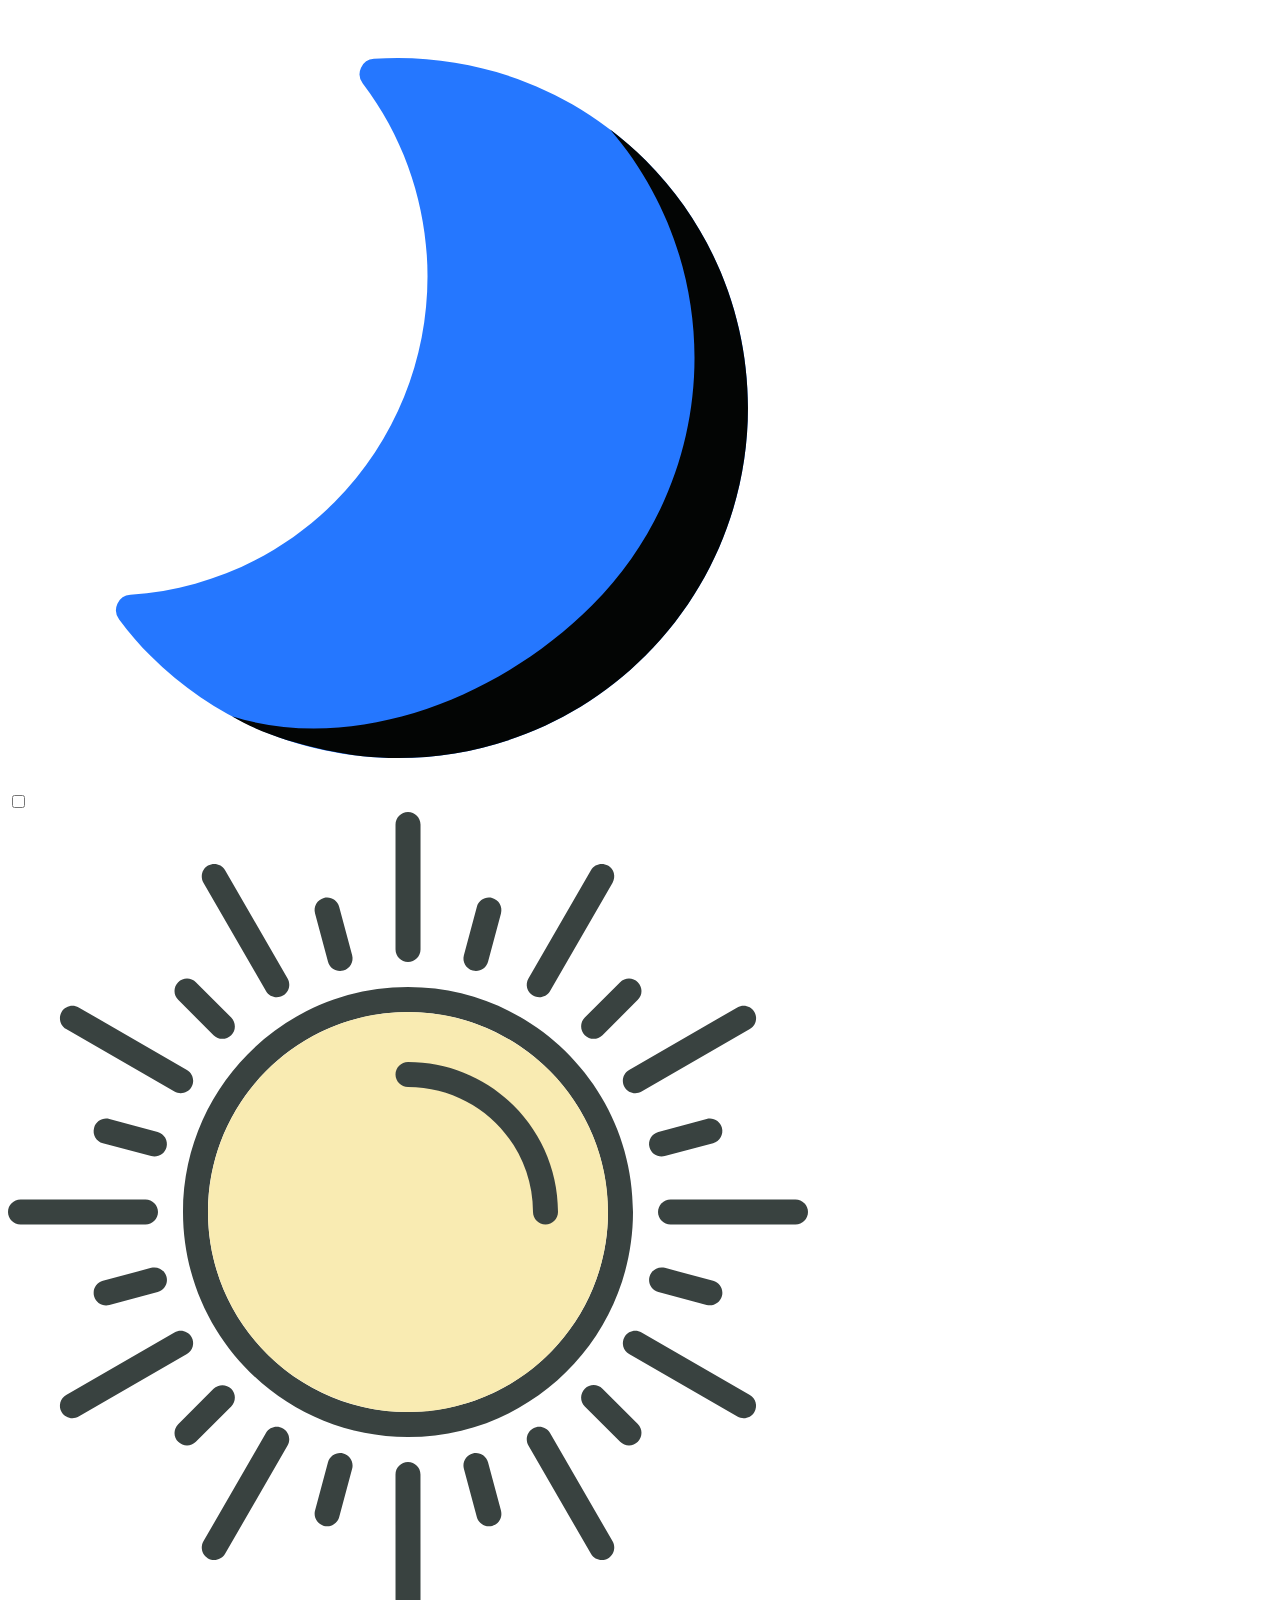
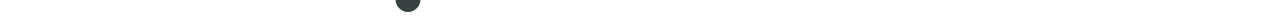
==== blog.html @ 2c928ba6 "worked on structural layout of index page" ====
<!DOCTYPE html>
<html lang="en">
  <head>
    <meta charset="UTF-8" />
    <meta name="viewport" content="width=device-width, initial-scale=1.0" />
    <title>My Posts</title>
    <link rel="stylesheet" href="assets/css/reset.css" />
    <link rel="stylesheet" href="assets/css/form.css" />
    <link rel="stylesheet" href="assets/css/styles.css" />
    <link rel="stylesheet" href="assets/css/blog.css" />
  </head>

  <body class="">
    <header class="header-bar">
      <input type="checkbox" id="mode-toggle" />
      <label class="mode-toggle" for="mode-toggle">
        <svg
          class="moon"
          width="800px"
          height="800px"
          viewBox="0 0 1024 1024"
          class="icon"
          version="1.1"
          xmlns="http://www.w3.org/2000/svg"
        >
          <path
            d="M785.334 194.943c174.789 174.787 174.789 459.179 0 633.967-174.787 174.787-459.178 174.787-633.967 0-13.206-13.205-26.22-28.336-39.807-46.314a19.672 19.672 0 0 1-2.223-20.012 19.777 19.777 0 0 1 16.54-11.442c98.838-6.698 191.601-48.753 261.234-118.386C530.853 489.014 546.472 258.475 423.392 96.51a19.553 19.553 0 0 1-2.249-19.981 19.554 19.554 0 0 1 16.54-11.497c129.587-8.759 256.325 38.583 347.651 129.911z"
            fill="#2577FF"
          />
          <path
            d="M785.334 194.943c-14.266-14.268-29.484-27.325-45.354-39.399 151.302 175.925 143.723 442.269-22.987 608.98-121.85 121.85-307.044 190.195-461.161 142.154 60.038 35.511 140.886 47.603 167.101 50.984 129.417 13.067 263.464-29.816 362.401-128.753 174.789-174.787 174.789-459.179 0-633.966z"
            fill="#030504"
          />
        </svg>
        <svg
          class="sun"
          version="1.0"
          id="Layer_1"
          xmlns="http://www.w3.org/2000/svg"
          xmlns:xlink="http://www.w3.org/1999/xlink"
          width="800px"
          height="800px"
          viewBox="0 0 64 64"
          enable-background="new 0 0 64 64"
          xml:space="preserve"
        >
          <g>
            <path
              fill-rule="evenodd"
              clip-rule="evenodd"
              fill="#394240"
              d="M32,14.002c-9.941,0-18,8.059-18,18s8.059,18,18,18
               s18-8.059,18-18S41.941,14.002,32,14.002z M32,48.002c-8.837,0-16-7.164-16-16s7.163-16,16-16s16,7.164,16,16
               S40.837,48.002,32,48.002z"
            />
            <path
              fill-rule="evenodd"
              clip-rule="evenodd"
              fill="#394240"
              d="M63,31H53c-0.553,0-1,0.447-1,1s0.447,1,1,1h10
               c0.553,0,1-0.447,1-1S63.553,31,63,31z"
            />
            <path
              fill-rule="evenodd"
              clip-rule="evenodd"
              fill="#394240"
              d="M11.457,36.469l-3.863,1.035
               c-0.534,0.145-0.851,0.693-0.707,1.227c0.143,0.533,0.69,0.85,1.225,0.705l3.863-1.035c0.533-0.143,0.85-0.689,0.707-1.225
               C12.539,36.643,11.99,36.326,11.457,36.469z"
            />
            <path
              fill-rule="evenodd"
              clip-rule="evenodd"
              fill="#394240"
              d="M49.32,22c0.277,0.479,0.888,0.643,1.367,0.365l8.66-5
               c0.479-0.275,0.643-0.887,0.365-1.365c-0.275-0.479-0.887-0.643-1.365-0.365l-8.66,5C49.208,20.912,49.045,21.521,49.32,22z"
            />
            <path
              fill-rule="evenodd"
              clip-rule="evenodd"
              fill="#394240"
              d="M17.858,46.143c-0.39-0.391-1.023-0.389-1.414,0l-2.828,2.828
               c-0.391,0.391-0.39,1.025,0.001,1.414c0.39,0.391,1.022,0.391,1.413,0l2.828-2.828C18.249,47.168,18.249,46.533,17.858,46.143z"
            />
            <path
              fill-rule="evenodd"
              clip-rule="evenodd"
              fill="#394240"
              d="M42,14.68c0.479,0.275,1.09,0.113,1.367-0.367l5-8.66
               C48.644,5.174,48.48,4.562,48,4.287c-0.478-0.277-1.088-0.113-1.365,0.365l-4.999,8.662C41.358,13.793,41.522,14.402,42,14.68z"
            />
            <path
              fill-rule="evenodd"
              clip-rule="evenodd"
              fill="#394240"
              d="M26.824,51.318c-0.532-0.143-1.08,0.176-1.225,0.707l-1.035,3.863
               c-0.143,0.535,0.176,1.082,0.709,1.225c0.533,0.145,1.08-0.172,1.223-0.707l1.035-3.863C27.676,52.012,27.359,51.463,26.824,51.318
               z"
            />
            <path
              fill-rule="evenodd"
              clip-rule="evenodd"
              fill="#394240"
              d="M32,12c0.554,0,1.001-0.447,1.002-1V1c0-0.553-0.447-1-1.002-1
               c-0.551,0-0.998,0.447-0.999,1l0.001,10C31.002,11.553,31.449,12,32,12z"
            />
            <path
              fill-rule="evenodd"
              clip-rule="evenodd"
              fill="#394240"
              d="M38.402,52.025c-0.141-0.533-0.689-0.85-1.225-0.707
               c-0.533,0.143-0.848,0.691-0.707,1.225l1.035,3.863c0.144,0.535,0.693,0.85,1.227,0.707s0.849-0.689,0.705-1.225L38.402,52.025z"
            />
            <path
              fill-rule="evenodd"
              clip-rule="evenodd"
              fill="#394240"
              d="M20.637,14.312c0.275,0.479,0.887,0.643,1.363,0.367
               c0.48-0.277,0.645-0.887,0.368-1.367l-5-8.66C17.092,4.174,16.48,4.01,16,4.287c-0.477,0.275-0.641,0.887-0.365,1.365
               L20.637,14.312z"
            />
            <path
              fill-rule="evenodd"
              clip-rule="evenodd"
              fill="#394240"
              d="M47.558,46.141c-0.388-0.389-1.022-0.389-1.414,0
               c-0.391,0.391-0.388,1.025,0,1.414l2.828,2.828c0.392,0.393,1.025,0.389,1.415,0c0.391-0.391,0.391-1.021-0.001-1.414
               L47.558,46.141z"
            />
            <path
              fill-rule="evenodd"
              clip-rule="evenodd"
              fill="#394240"
              d="M4.654,17.365l8.662,4.998c0.477,0.277,1.088,0.113,1.363-0.363
               c0.277-0.48,0.115-1.09-0.364-1.367l-8.661-5C5.176,15.355,4.564,15.52,4.287,16C4.013,16.477,4.176,17.088,4.654,17.365z"
            />
            <path
              fill-rule="evenodd"
              clip-rule="evenodd"
              fill="#394240"
              d="M52.027,38.4l3.863,1.035c0.535,0.145,1.082-0.176,1.225-0.709
               c0.144-0.533-0.172-1.08-0.707-1.223l-3.863-1.035c-0.531-0.145-1.081,0.172-1.225,0.707C51.176,37.709,51.496,38.256,52.027,38.4z
               "
            />
            <path
              fill-rule="evenodd"
              clip-rule="evenodd"
              fill="#394240"
              d="M12,32c0.001-0.555-0.445-1-0.998-1.002L1,31
               c-0.552,0-1,0.445-1,1c0.001,0.551,0.448,1,1.001,1l10.001-0.002C11.553,32.998,12.001,32.551,12,32z"
            />
            <path
              fill-rule="evenodd"
              clip-rule="evenodd"
              fill="#394240"
              d="M52.545,27.529l3.863-1.035c0.535-0.143,0.85-0.693,0.706-1.227
               c-0.142-0.531-0.688-0.848-1.224-0.705l-3.863,1.035c-0.533,0.141-0.85,0.691-0.707,1.225
               C51.461,27.355,52.012,27.67,52.545,27.529z"
            />
            <circle
              fill-rule="evenodd"
              clip-rule="evenodd"
              fill="#F9EBB2"
              cx="32"
              cy="32"
              r="16"
            />
            <path
              fill-rule="evenodd"
              clip-rule="evenodd"
              fill="#394240"
              d="M14.68,42c-0.275-0.48-0.886-0.645-1.365-0.369l-8.661,5.002
               C4.176,46.91,4.01,47.52,4.287,48c0.277,0.477,0.889,0.641,1.367,0.365l8.66-5.002C14.791,43.088,14.957,42.479,14.68,42z"
            />
            <path
              fill-rule="evenodd"
              clip-rule="evenodd"
              fill="#394240"
              d="M46.144,17.855c0.389,0.393,1.022,0.389,1.414,0l2.828-2.828
               c0.392-0.391,0.39-1.023-0.002-1.414c-0.388-0.391-1.021-0.391-1.412,0l-2.828,2.828C45.752,16.83,45.754,17.465,46.144,17.855z"
            />
            <path
              fill-rule="evenodd"
              clip-rule="evenodd"
              fill="#394240"
              d="M22,49.32c-0.479-0.277-1.088-0.113-1.365,0.363l-5,8.664
               c-0.275,0.477-0.115,1.088,0.365,1.365c0.479,0.273,1.09,0.109,1.367-0.367l4.998-8.662C22.641,50.207,22.48,49.596,22,49.32z"
            />
            <path
              fill-rule="evenodd"
              clip-rule="evenodd"
              fill="#394240"
              d="M37.178,12.68c0.531,0.145,1.078-0.176,1.225-0.707l1.035-3.863
               c0.143-0.535-0.176-1.084-0.709-1.225c-0.531-0.145-1.08,0.172-1.223,0.707l-1.035,3.863C36.324,11.986,36.645,12.535,37.178,12.68
               z"
            />
            <path
              fill-rule="evenodd"
              clip-rule="evenodd"
              fill="#394240"
              d="M32,52c-0.553-0.002-0.998,0.445-1,0.998l0.002,10.004
               C31.002,63.551,31.445,64,32,64c0.553,0,1-0.449,1.001-1l-0.003-10.002C32.998,52.447,32.555,52,32,52z"
            />
            <path
              fill-rule="evenodd"
              clip-rule="evenodd"
              fill="#394240"
              d="M25.6,11.973c0.139,0.533,0.691,0.85,1.225,0.707
               c0.532-0.141,0.846-0.691,0.707-1.225l-1.035-3.863c-0.145-0.535-0.693-0.852-1.227-0.707c-0.531,0.143-0.85,0.689-0.705,1.225
               L25.6,11.973z"
            />
            <path
              fill-rule="evenodd"
              clip-rule="evenodd"
              fill="#394240"
              d="M43.363,49.686C43.088,49.209,42.48,49.043,42,49.32
               c-0.479,0.275-0.641,0.885-0.367,1.365l5.004,8.66c0.275,0.479,0.883,0.645,1.363,0.367c0.479-0.277,0.642-0.889,0.367-1.367
               L43.363,49.686z"
            />
            <path
              fill-rule="evenodd"
              clip-rule="evenodd"
              fill="#394240"
              d="M16.443,17.855c0.387,0.395,1.023,0.391,1.414,0
               c0.391-0.387,0.387-1.02,0-1.414l-2.828-2.828c-0.393-0.391-1.025-0.389-1.415,0.002c-0.39,0.389-0.392,1.021,0.001,1.412
               L16.443,17.855z"
            />
            <path
              fill-rule="evenodd"
              clip-rule="evenodd"
              fill="#394240"
              d="M59.348,46.633l-8.663-4.998
               c-0.478-0.275-1.087-0.115-1.363,0.367c-0.278,0.477-0.112,1.086,0.364,1.363l8.664,5c0.477,0.275,1.086,0.115,1.363-0.365
               C59.988,47.52,59.824,46.91,59.348,46.633z"
            />
            <path
              fill-rule="evenodd"
              clip-rule="evenodd"
              fill="#394240"
              d="M11.974,25.598L8.11,24.562c-0.536-0.143-1.083,0.176-1.225,0.709
               c-0.144,0.531,0.171,1.08,0.707,1.225l3.863,1.033c0.531,0.146,1.081-0.174,1.225-0.707C12.825,26.293,12.505,25.746,11.974,25.598
               z"
            />
            <path
              fill-rule="evenodd"
              clip-rule="evenodd"
              fill="#394240"
              d="M32,20.002c-0.553,0-1,0.447-1,1s0.447,1,1,1
               c5.522,0,10,4.477,10,10c0,0.553,0.447,1,1,1s1-0.447,1-1C44,25.375,38.627,20.002,32,20.002z"
            />
          </g>
        </svg>
      </label>
    </header>

    <main>
      <div id="blog-posts"></div>
    </main>

    <script src="assets/js/blog.js"></script>
    <script src="assets/js/logic.js"></script>
  </body>
</html>
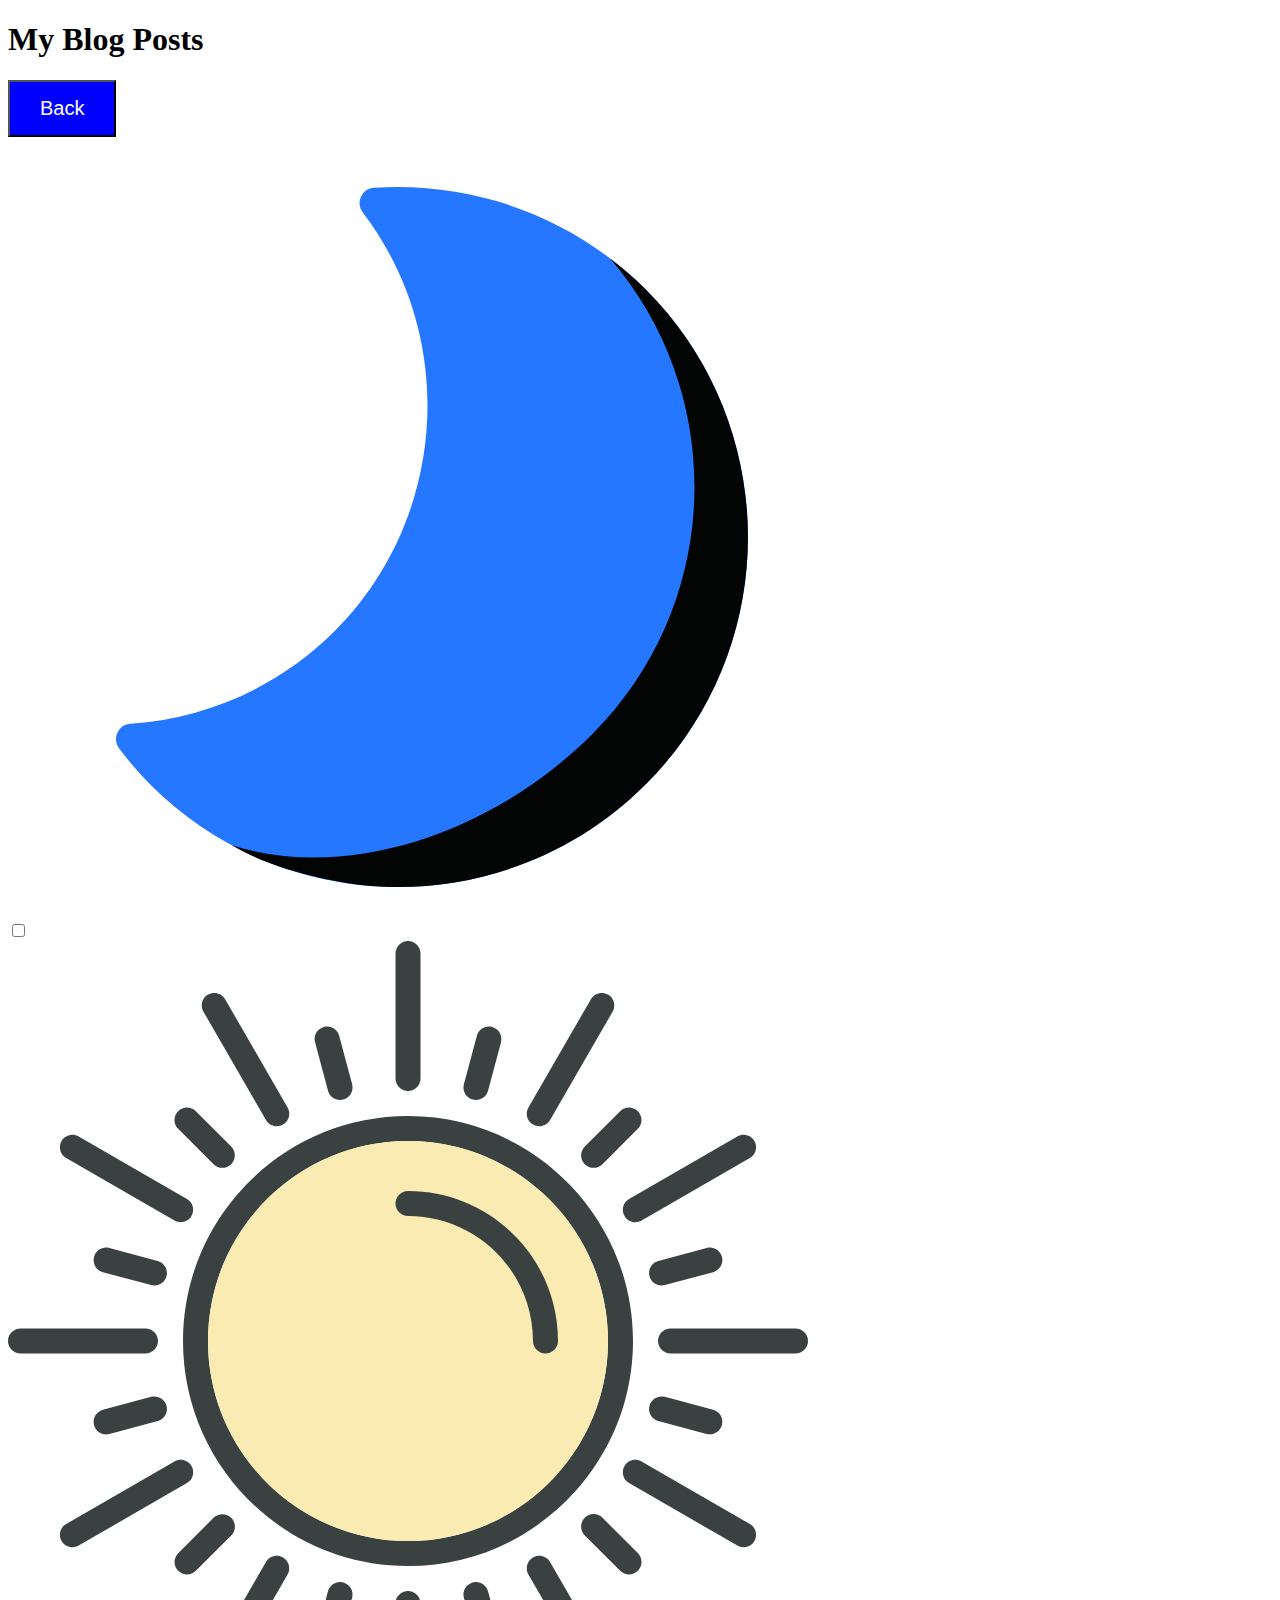
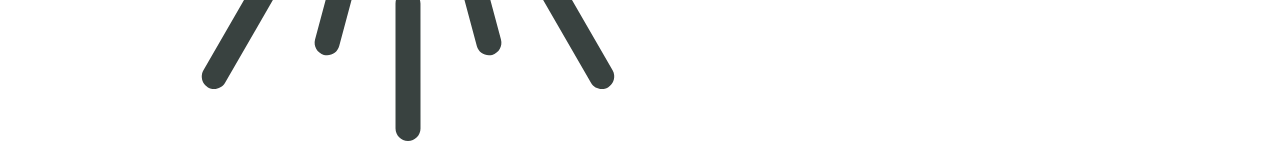
==== commit 448168d5: "improved header layout and functionality, started linking buttons and form" ====
--- a/blog.html
+++ b/blog.html
@@ -5,256 +5,272 @@
     <meta name="viewport" content="width=device-width, initial-scale=1.0" />
     <title>My Posts</title>
     <link rel="stylesheet" href="assets/css/reset.css" />
-    <link rel="stylesheet" href="assets/css/form.css" />
     <link rel="stylesheet" href="assets/css/styles.css" />
     <link rel="stylesheet" href="assets/css/blog.css" />
   </head>
 
   <body class="">
     <header class="header-bar">
-      <input type="checkbox" id="mode-toggle" />
-      <label class="mode-toggle" for="mode-toggle">
-        <svg
-          class="moon"
-          width="800px"
-          height="800px"
-          viewBox="0 0 1024 1024"
-          class="icon"
-          version="1.1"
-          xmlns="http://www.w3.org/2000/svg"
+      <h1>My Blog Posts</h1>
+      <a class="back-nav" href="./index.html">
+        <button
+          style="
+            font-size: 20px;
+            padding: 15px 30px;
+            background-color: blue;
+            color: white;
+          "
         >
-          <path
-            d="M785.334 194.943c174.789 174.787 174.789 459.179 0 633.967-174.787 174.787-459.178 174.787-633.967 0-13.206-13.205-26.22-28.336-39.807-46.314a19.672 19.672 0 0 1-2.223-20.012 19.777 19.777 0 0 1 16.54-11.442c98.838-6.698 191.601-48.753 261.234-118.386C530.853 489.014 546.472 258.475 423.392 96.51a19.553 19.553 0 0 1-2.249-19.981 19.554 19.554 0 0 1 16.54-11.497c129.587-8.759 256.325 38.583 347.651 129.911z"
-            fill="#2577FF"
-          />
-          <path
-            d="M785.334 194.943c-14.266-14.268-29.484-27.325-45.354-39.399 151.302 175.925 143.723 442.269-22.987 608.98-121.85 121.85-307.044 190.195-461.161 142.154 60.038 35.511 140.886 47.603 167.101 50.984 129.417 13.067 263.464-29.816 362.401-128.753 174.789-174.787 174.789-459.179 0-633.966z"
-            fill="#030504"
-          />
-        </svg>
-        <svg
-          class="sun"
-          version="1.0"
-          id="Layer_1"
-          xmlns="http://www.w3.org/2000/svg"
-          xmlns:xlink="http://www.w3.org/1999/xlink"
-          width="800px"
-          height="800px"
-          viewBox="0 0 64 64"
-          enable-background="new 0 0 64 64"
-          xml:space="preserve"
-        >
-          <g>
+          Back
+        </button>
+      </a>
+      <div class="switch">
+        <input type="checkbox" id="mode-toggle" />
+        <label class="mode-toggle" for="mode-toggle">
+          <svg
+            class="moon"
+            width="800px"
+            height="800px"
+            viewBox="0 0 1024 1024"
+            class="icon"
+            version="1.1"
+            xmlns="http://www.w3.org/2000/svg"
+          >
             <path
-              fill-rule="evenodd"
-              clip-rule="evenodd"
-              fill="#394240"
-              d="M32,14.002c-9.941,0-18,8.059-18,18s8.059,18,18,18
-               s18-8.059,18-18S41.941,14.002,32,14.002z M32,48.002c-8.837,0-16-7.164-16-16s7.163-16,16-16s16,7.164,16,16
-               S40.837,48.002,32,48.002z"
+              d="M785.334 194.943c174.789 174.787 174.789 459.179 0 633.967-174.787 174.787-459.178 174.787-633.967 0-13.206-13.205-26.22-28.336-39.807-46.314a19.672 19.672 0 0 1-2.223-20.012 19.777 19.777 0 0 1 16.54-11.442c98.838-6.698 191.601-48.753 261.234-118.386C530.853 489.014 546.472 258.475 423.392 96.51a19.553 19.553 0 0 1-2.249-19.981 19.554 19.554 0 0 1 16.54-11.497c129.587-8.759 256.325 38.583 347.651 129.911z"
+              fill="#2577FF"
             />
             <path
-              fill-rule="evenodd"
-              clip-rule="evenodd"
-              fill="#394240"
-              d="M63,31H53c-0.553,0-1,0.447-1,1s0.447,1,1,1h10
-               c0.553,0,1-0.447,1-1S63.553,31,63,31z"
+              d="M785.334 194.943c-14.266-14.268-29.484-27.325-45.354-39.399 151.302 175.925 143.723 442.269-22.987 608.98-121.85 121.85-307.044 190.195-461.161 142.154 60.038 35.511 140.886 47.603 167.101 50.984 129.417 13.067 263.464-29.816 362.401-128.753 174.789-174.787 174.789-459.179 0-633.966z"
+              fill="#030504"
             />
-            <path
-              fill-rule="evenodd"
-              clip-rule="evenodd"
-              fill="#394240"
-              d="M11.457,36.469l-3.863,1.035
-               c-0.534,0.145-0.851,0.693-0.707,1.227c0.143,0.533,0.69,0.85,1.225,0.705l3.863-1.035c0.533-0.143,0.85-0.689,0.707-1.225
-               C12.539,36.643,11.99,36.326,11.457,36.469z"
-            />
-            <path
-              fill-rule="evenodd"
-              clip-rule="evenodd"
-              fill="#394240"
-              d="M49.32,22c0.277,0.479,0.888,0.643,1.367,0.365l8.66-5
-               c0.479-0.275,0.643-0.887,0.365-1.365c-0.275-0.479-0.887-0.643-1.365-0.365l-8.66,5C49.208,20.912,49.045,21.521,49.32,22z"
-            />
-            <path
-              fill-rule="evenodd"
-              clip-rule="evenodd"
-              fill="#394240"
-              d="M17.858,46.143c-0.39-0.391-1.023-0.389-1.414,0l-2.828,2.828
-               c-0.391,0.391-0.39,1.025,0.001,1.414c0.39,0.391,1.022,0.391,1.413,0l2.828-2.828C18.249,47.168,18.249,46.533,17.858,46.143z"
-            />
-            <path
-              fill-rule="evenodd"
-              clip-rule="evenodd"
-              fill="#394240"
-              d="M42,14.68c0.479,0.275,1.09,0.113,1.367-0.367l5-8.66
-               C48.644,5.174,48.48,4.562,48,4.287c-0.478-0.277-1.088-0.113-1.365,0.365l-4.999,8.662C41.358,13.793,41.522,14.402,42,14.68z"
-            />
-            <path
-              fill-rule="evenodd"
-              clip-rule="evenodd"
-              fill="#394240"
-              d="M26.824,51.318c-0.532-0.143-1.08,0.176-1.225,0.707l-1.035,3.863
-               c-0.143,0.535,0.176,1.082,0.709,1.225c0.533,0.145,1.08-0.172,1.223-0.707l1.035-3.863C27.676,52.012,27.359,51.463,26.824,51.318
-               z"
-            />
-            <path
-              fill-rule="evenodd"
-              clip-rule="evenodd"
-              fill="#394240"
-              d="M32,12c0.554,0,1.001-0.447,1.002-1V1c0-0.553-0.447-1-1.002-1
-               c-0.551,0-0.998,0.447-0.999,1l0.001,10C31.002,11.553,31.449,12,32,12z"
-            />
-            <path
-              fill-rule="evenodd"
-              clip-rule="evenodd"
-              fill="#394240"
-              d="M38.402,52.025c-0.141-0.533-0.689-0.85-1.225-0.707
-               c-0.533,0.143-0.848,0.691-0.707,1.225l1.035,3.863c0.144,0.535,0.693,0.85,1.227,0.707s0.849-0.689,0.705-1.225L38.402,52.025z"
-            />
-            <path
-              fill-rule="evenodd"
-              clip-rule="evenodd"
-              fill="#394240"
-              d="M20.637,14.312c0.275,0.479,0.887,0.643,1.363,0.367
-               c0.48-0.277,0.645-0.887,0.368-1.367l-5-8.66C17.092,4.174,16.48,4.01,16,4.287c-0.477,0.275-0.641,0.887-0.365,1.365
-               L20.637,14.312z"
-            />
-            <path
-              fill-rule="evenodd"
-              clip-rule="evenodd"
-              fill="#394240"
-              d="M47.558,46.141c-0.388-0.389-1.022-0.389-1.414,0
-               c-0.391,0.391-0.388,1.025,0,1.414l2.828,2.828c0.392,0.393,1.025,0.389,1.415,0c0.391-0.391,0.391-1.021-0.001-1.414
-               L47.558,46.141z"
-            />
-            <path
-              fill-rule="evenodd"
-              clip-rule="evenodd"
-              fill="#394240"
-              d="M4.654,17.365l8.662,4.998c0.477,0.277,1.088,0.113,1.363-0.363
-               c0.277-0.48,0.115-1.09-0.364-1.367l-8.661-5C5.176,15.355,4.564,15.52,4.287,16C4.013,16.477,4.176,17.088,4.654,17.365z"
-            />
-            <path
-              fill-rule="evenodd"
-              clip-rule="evenodd"
-              fill="#394240"
-              d="M52.027,38.4l3.863,1.035c0.535,0.145,1.082-0.176,1.225-0.709
-               c0.144-0.533-0.172-1.08-0.707-1.223l-3.863-1.035c-0.531-0.145-1.081,0.172-1.225,0.707C51.176,37.709,51.496,38.256,52.027,38.4z
-               "
-            />
-            <path
-              fill-rule="evenodd"
-              clip-rule="evenodd"
-              fill="#394240"
-              d="M12,32c0.001-0.555-0.445-1-0.998-1.002L1,31
-               c-0.552,0-1,0.445-1,1c0.001,0.551,0.448,1,1.001,1l10.001-0.002C11.553,32.998,12.001,32.551,12,32z"
-            />
-            <path
-              fill-rule="evenodd"
-              clip-rule="evenodd"
-              fill="#394240"
-              d="M52.545,27.529l3.863-1.035c0.535-0.143,0.85-0.693,0.706-1.227
-               c-0.142-0.531-0.688-0.848-1.224-0.705l-3.863,1.035c-0.533,0.141-0.85,0.691-0.707,1.225
-               C51.461,27.355,52.012,27.67,52.545,27.529z"
-            />
-            <circle
-              fill-rule="evenodd"
-              clip-rule="evenodd"
-              fill="#F9EBB2"
-              cx="32"
-              cy="32"
-              r="16"
-            />
-            <path
-              fill-rule="evenodd"
-              clip-rule="evenodd"
-              fill="#394240"
-              d="M14.68,42c-0.275-0.48-0.886-0.645-1.365-0.369l-8.661,5.002
-               C4.176,46.91,4.01,47.52,4.287,48c0.277,0.477,0.889,0.641,1.367,0.365l8.66-5.002C14.791,43.088,14.957,42.479,14.68,42z"
-            />
-            <path
-              fill-rule="evenodd"
-              clip-rule="evenodd"
-              fill="#394240"
-              d="M46.144,17.855c0.389,0.393,1.022,0.389,1.414,0l2.828-2.828
-               c0.392-0.391,0.39-1.023-0.002-1.414c-0.388-0.391-1.021-0.391-1.412,0l-2.828,2.828C45.752,16.83,45.754,17.465,46.144,17.855z"
-            />
-            <path
-              fill-rule="evenodd"
-              clip-rule="evenodd"
-              fill="#394240"
-              d="M22,49.32c-0.479-0.277-1.088-0.113-1.365,0.363l-5,8.664
-               c-0.275,0.477-0.115,1.088,0.365,1.365c0.479,0.273,1.09,0.109,1.367-0.367l4.998-8.662C22.641,50.207,22.48,49.596,22,49.32z"
-            />
-            <path
-              fill-rule="evenodd"
-              clip-rule="evenodd"
-              fill="#394240"
-              d="M37.178,12.68c0.531,0.145,1.078-0.176,1.225-0.707l1.035-3.863
-               c0.143-0.535-0.176-1.084-0.709-1.225c-0.531-0.145-1.08,0.172-1.223,0.707l-1.035,3.863C36.324,11.986,36.645,12.535,37.178,12.68
-               z"
-            />
-            <path
-              fill-rule="evenodd"
-              clip-rule="evenodd"
-              fill="#394240"
-              d="M32,52c-0.553-0.002-0.998,0.445-1,0.998l0.002,10.004
-               C31.002,63.551,31.445,64,32,64c0.553,0,1-0.449,1.001-1l-0.003-10.002C32.998,52.447,32.555,52,32,52z"
-            />
-            <path
-              fill-rule="evenodd"
-              clip-rule="evenodd"
-              fill="#394240"
-              d="M25.6,11.973c0.139,0.533,0.691,0.85,1.225,0.707
-               c0.532-0.141,0.846-0.691,0.707-1.225l-1.035-3.863c-0.145-0.535-0.693-0.852-1.227-0.707c-0.531,0.143-0.85,0.689-0.705,1.225
-               L25.6,11.973z"
-            />
-            <path
-              fill-rule="evenodd"
-              clip-rule="evenodd"
-              fill="#394240"
-              d="M43.363,49.686C43.088,49.209,42.48,49.043,42,49.32
-               c-0.479,0.275-0.641,0.885-0.367,1.365l5.004,8.66c0.275,0.479,0.883,0.645,1.363,0.367c0.479-0.277,0.642-0.889,0.367-1.367
-               L43.363,49.686z"
-            />
-            <path
-              fill-rule="evenodd"
-              clip-rule="evenodd"
-              fill="#394240"
-              d="M16.443,17.855c0.387,0.395,1.023,0.391,1.414,0
-               c0.391-0.387,0.387-1.02,0-1.414l-2.828-2.828c-0.393-0.391-1.025-0.389-1.415,0.002c-0.39,0.389-0.392,1.021,0.001,1.412
-               L16.443,17.855z"
-            />
-            <path
-              fill-rule="evenodd"
-              clip-rule="evenodd"
-              fill="#394240"
-              d="M59.348,46.633l-8.663-4.998
-               c-0.478-0.275-1.087-0.115-1.363,0.367c-0.278,0.477-0.112,1.086,0.364,1.363l8.664,5c0.477,0.275,1.086,0.115,1.363-0.365
-               C59.988,47.52,59.824,46.91,59.348,46.633z"
-            />
-            <path
-              fill-rule="evenodd"
-              clip-rule="evenodd"
-              fill="#394240"
-              d="M11.974,25.598L8.11,24.562c-0.536-0.143-1.083,0.176-1.225,0.709
-               c-0.144,0.531,0.171,1.08,0.707,1.225l3.863,1.033c0.531,0.146,1.081-0.174,1.225-0.707C12.825,26.293,12.505,25.746,11.974,25.598
-               z"
-            />
-            <path
-              fill-rule="evenodd"
-              clip-rule="evenodd"
-              fill="#394240"
-              d="M32,20.002c-0.553,0-1,0.447-1,1s0.447,1,1,1
-               c5.522,0,10,4.477,10,10c0,0.553,0.447,1,1,1s1-0.447,1-1C44,25.375,38.627,20.002,32,20.002z"
-            />
-          </g>
-        </svg>
-      </label>
+          </svg>
+          <svg
+            class="sun"
+            version="1.0"
+            id="Layer_1"
+            xmlns="http://www.w3.org/2000/svg"
+            xmlns:xlink="http://www.w3.org/1999/xlink"
+            width="800px"
+            height="800px"
+            viewBox="0 0 64 64"
+            enable-background="new 0 0 64 64"
+            xml:space="preserve"
+          >
+            <g>
+              <path
+                fill-rule="evenodd"
+                clip-rule="evenodd"
+                fill="#394240"
+                d="M32,14.002c-9.941,0-18,8.059-18,18s8.059,18,18,18
+           s18-8.059,18-18S41.941,14.002,32,14.002z M32,48.002c-8.837,0-16-7.164-16-16s7.163-16,16-16s16,7.164,16,16
+           S40.837,48.002,32,48.002z"
+              />
+              <path
+                fill-rule="evenodd"
+                clip-rule="evenodd"
+                fill="#394240"
+                d="M63,31H53c-0.553,0-1,0.447-1,1s0.447,1,1,1h10
+           c0.553,0,1-0.447,1-1S63.553,31,63,31z"
+              />
+              <path
+                fill-rule="evenodd"
+                clip-rule="evenodd"
+                fill="#394240"
+                d="M11.457,36.469l-3.863,1.035
+           c-0.534,0.145-0.851,0.693-0.707,1.227c0.143,0.533,0.69,0.85,1.225,0.705l3.863-1.035c0.533-0.143,0.85-0.689,0.707-1.225
+           C12.539,36.643,11.99,36.326,11.457,36.469z"
+              />
+              <path
+                fill-rule="evenodd"
+                clip-rule="evenodd"
+                fill="#394240"
+                d="M49.32,22c0.277,0.479,0.888,0.643,1.367,0.365l8.66-5
+           c0.479-0.275,0.643-0.887,0.365-1.365c-0.275-0.479-0.887-0.643-1.365-0.365l-8.66,5C49.208,20.912,49.045,21.521,49.32,22z"
+              />
+              <path
+                fill-rule="evenodd"
+                clip-rule="evenodd"
+                fill="#394240"
+                d="M17.858,46.143c-0.39-0.391-1.023-0.389-1.414,0l-2.828,2.828
+           c-0.391,0.391-0.39,1.025,0.001,1.414c0.39,0.391,1.022,0.391,1.413,0l2.828-2.828C18.249,47.168,18.249,46.533,17.858,46.143z"
+              />
+              <path
+                fill-rule="evenodd"
+                clip-rule="evenodd"
+                fill="#394240"
+                d="M42,14.68c0.479,0.275,1.09,0.113,1.367-0.367l5-8.66
+           C48.644,5.174,48.48,4.562,48,4.287c-0.478-0.277-1.088-0.113-1.365,0.365l-4.999,8.662C41.358,13.793,41.522,14.402,42,14.68z"
+              />
+              <path
+                fill-rule="evenodd"
+                clip-rule="evenodd"
+                fill="#394240"
+                d="M26.824,51.318c-0.532-0.143-1.08,0.176-1.225,0.707l-1.035,3.863
+           c-0.143,0.535,0.176,1.082,0.709,1.225c0.533,0.145,1.08-0.172,1.223-0.707l1.035-3.863C27.676,52.012,27.359,51.463,26.824,51.318
+           z"
+              />
+              <path
+                fill-rule="evenodd"
+                clip-rule="evenodd"
+                fill="#394240"
+                d="M32,12c0.554,0,1.001-0.447,1.002-1V1c0-0.553-0.447-1-1.002-1
+           c-0.551,0-0.998,0.447-0.999,1l0.001,10C31.002,11.553,31.449,12,32,12z"
+              />
+              <path
+                fill-rule="evenodd"
+                clip-rule="evenodd"
+                fill="#394240"
+                d="M38.402,52.025c-0.141-0.533-0.689-0.85-1.225-0.707
+           c-0.533,0.143-0.848,0.691-0.707,1.225l1.035,3.863c0.144,0.535,0.693,0.85,1.227,0.707s0.849-0.689,0.705-1.225L38.402,52.025z"
+              />
+              <path
+                fill-rule="evenodd"
+                clip-rule="evenodd"
+                fill="#394240"
+                d="M20.637,14.312c0.275,0.479,0.887,0.643,1.363,0.367
+           c0.48-0.277,0.645-0.887,0.368-1.367l-5-8.66C17.092,4.174,16.48,4.01,16,4.287c-0.477,0.275-0.641,0.887-0.365,1.365
+           L20.637,14.312z"
+              />
+              <path
+                fill-rule="evenodd"
+                clip-rule="evenodd"
+                fill="#394240"
+                d="M47.558,46.141c-0.388-0.389-1.022-0.389-1.414,0
+           c-0.391,0.391-0.388,1.025,0,1.414l2.828,2.828c0.392,0.393,1.025,0.389,1.415,0c0.391-0.391,0.391-1.021-0.001-1.414
+           L47.558,46.141z"
+              />
+              <path
+                fill-rule="evenodd"
+                clip-rule="evenodd"
+                fill="#394240"
+                d="M4.654,17.365l8.662,4.998c0.477,0.277,1.088,0.113,1.363-0.363
+           c0.277-0.48,0.115-1.09-0.364-1.367l-8.661-5C5.176,15.355,4.564,15.52,4.287,16C4.013,16.477,4.176,17.088,4.654,17.365z"
+              />
+              <path
+                fill-rule="evenodd"
+                clip-rule="evenodd"
+                fill="#394240"
+                d="M52.027,38.4l3.863,1.035c0.535,0.145,1.082-0.176,1.225-0.709
+           c0.144-0.533-0.172-1.08-0.707-1.223l-3.863-1.035c-0.531-0.145-1.081,0.172-1.225,0.707C51.176,37.709,51.496,38.256,52.027,38.4z
+           "
+              />
+              <path
+                fill-rule="evenodd"
+                clip-rule="evenodd"
+                fill="#394240"
+                d="M12,32c0.001-0.555-0.445-1-0.998-1.002L1,31
+           c-0.552,0-1,0.445-1,1c0.001,0.551,0.448,1,1.001,1l10.001-0.002C11.553,32.998,12.001,32.551,12,32z"
+              />
+              <path
+                fill-rule="evenodd"
+                clip-rule="evenodd"
+                fill="#394240"
+                d="M52.545,27.529l3.863-1.035c0.535-0.143,0.85-0.693,0.706-1.227
+           c-0.142-0.531-0.688-0.848-1.224-0.705l-3.863,1.035c-0.533,0.141-0.85,0.691-0.707,1.225
+           C51.461,27.355,52.012,27.67,52.545,27.529z"
+              />
+              <circle
+                fill-rule="evenodd"
+                clip-rule="evenodd"
+                fill="#F9EBB2"
+                cx="32"
+                cy="32"
+                r="16"
+              />
+              <path
+                fill-rule="evenodd"
+                clip-rule="evenodd"
+                fill="#394240"
+                d="M14.68,42c-0.275-0.48-0.886-0.645-1.365-0.369l-8.661,5.002
+           C4.176,46.91,4.01,47.52,4.287,48c0.277,0.477,0.889,0.641,1.367,0.365l8.66-5.002C14.791,43.088,14.957,42.479,14.68,42z"
+              />
+              <path
+                fill-rule="evenodd"
+                clip-rule="evenodd"
+                fill="#394240"
+                d="M46.144,17.855c0.389,0.393,1.022,0.389,1.414,0l2.828-2.828
+           c0.392-0.391,0.39-1.023-0.002-1.414c-0.388-0.391-1.021-0.391-1.412,0l-2.828,2.828C45.752,16.83,45.754,17.465,46.144,17.855z"
+              />
+              <path
+                fill-rule="evenodd"
+                clip-rule="evenodd"
+                fill="#394240"
+                d="M22,49.32c-0.479-0.277-1.088-0.113-1.365,0.363l-5,8.664
+           c-0.275,0.477-0.115,1.088,0.365,1.365c0.479,0.273,1.09,0.109,1.367-0.367l4.998-8.662C22.641,50.207,22.48,49.596,22,49.32z"
+              />
+              <path
+                fill-rule="evenodd"
+                clip-rule="evenodd"
+                fill="#394240"
+                d="M37.178,12.68c0.531,0.145,1.078-0.176,1.225-0.707l1.035-3.863
+           c0.143-0.535-0.176-1.084-0.709-1.225c-0.531-0.145-1.08,0.172-1.223,0.707l-1.035,3.863C36.324,11.986,36.645,12.535,37.178,12.68
+           z"
+              />
+              <path
+                fill-rule="evenodd"
+                clip-rule="evenodd"
+                fill="#394240"
+                d="M32,52c-0.553-0.002-0.998,0.445-1,0.998l0.002,10.004
+           C31.002,63.551,31.445,64,32,64c0.553,0,1-0.449,1.001-1l-0.003-10.002C32.998,52.447,32.555,52,32,52z"
+              />
+              <path
+                fill-rule="evenodd"
+                clip-rule="evenodd"
+                fill="#394240"
+                d="M25.6,11.973c0.139,0.533,0.691,0.85,1.225,0.707
+           c0.532-0.141,0.846-0.691,0.707-1.225l-1.035-3.863c-0.145-0.535-0.693-0.852-1.227-0.707c-0.531,0.143-0.85,0.689-0.705,1.225
+           L25.6,11.973z"
+              />
+              <path
+                fill-rule="evenodd"
+                clip-rule="evenodd"
+                fill="#394240"
+                d="M43.363,49.686C43.088,49.209,42.48,49.043,42,49.32
+           c-0.479,0.275-0.641,0.885-0.367,1.365l5.004,8.66c0.275,0.479,0.883,0.645,1.363,0.367c0.479-0.277,0.642-0.889,0.367-1.367
+           L43.363,49.686z"
+              />
+              <path
+                fill-rule="evenodd"
+                clip-rule="evenodd"
+                fill="#394240"
+                d="M16.443,17.855c0.387,0.395,1.023,0.391,1.414,0
+           c0.391-0.387,0.387-1.02,0-1.414l-2.828-2.828c-0.393-0.391-1.025-0.389-1.415,0.002c-0.39,0.389-0.392,1.021,0.001,1.412
+           L16.443,17.855z"
+              />
+              <path
+                fill-rule="evenodd"
+                clip-rule="evenodd"
+                fill="#394240"
+                d="M59.348,46.633l-8.663-4.998
+           c-0.478-0.275-1.087-0.115-1.363,0.367c-0.278,0.477-0.112,1.086,0.364,1.363l8.664,5c0.477,0.275,1.086,0.115,1.363-0.365
+           C59.988,47.52,59.824,46.91,59.348,46.633z"
+              />
+              <path
+                fill-rule="evenodd"
+                clip-rule="evenodd"
+                fill="#394240"
+                d="M11.974,25.598L8.11,24.562c-0.536-0.143-1.083,0.176-1.225,0.709
+           c-0.144,0.531,0.171,1.08,0.707,1.225l3.863,1.033c0.531,0.146,1.081-0.174,1.225-0.707C12.825,26.293,12.505,25.746,11.974,25.598
+           z"
+              />
+              <path
+                fill-rule="evenodd"
+                clip-rule="evenodd"
+                fill="#394240"
+                d="M32,20.002c-0.553,0-1,0.447-1,1s0.447,1,1,1
+           c5.522,0,10,4.477,10,10c0,0.553,0.447,1,1,1s1-0.447,1-1C44,25.375,38.627,20.002,32,20.002z"
+              />
+            </g>
+          </svg>
+        </label>
+      </div>
     </header>
 
     <main>
-      <div id="blog-posts"></div>
+      <div id="blog-posts">
+        <ul id="post-list"></ul>
+      </div>
     </main>
 
     <script src="assets/js/blog.js"></script>
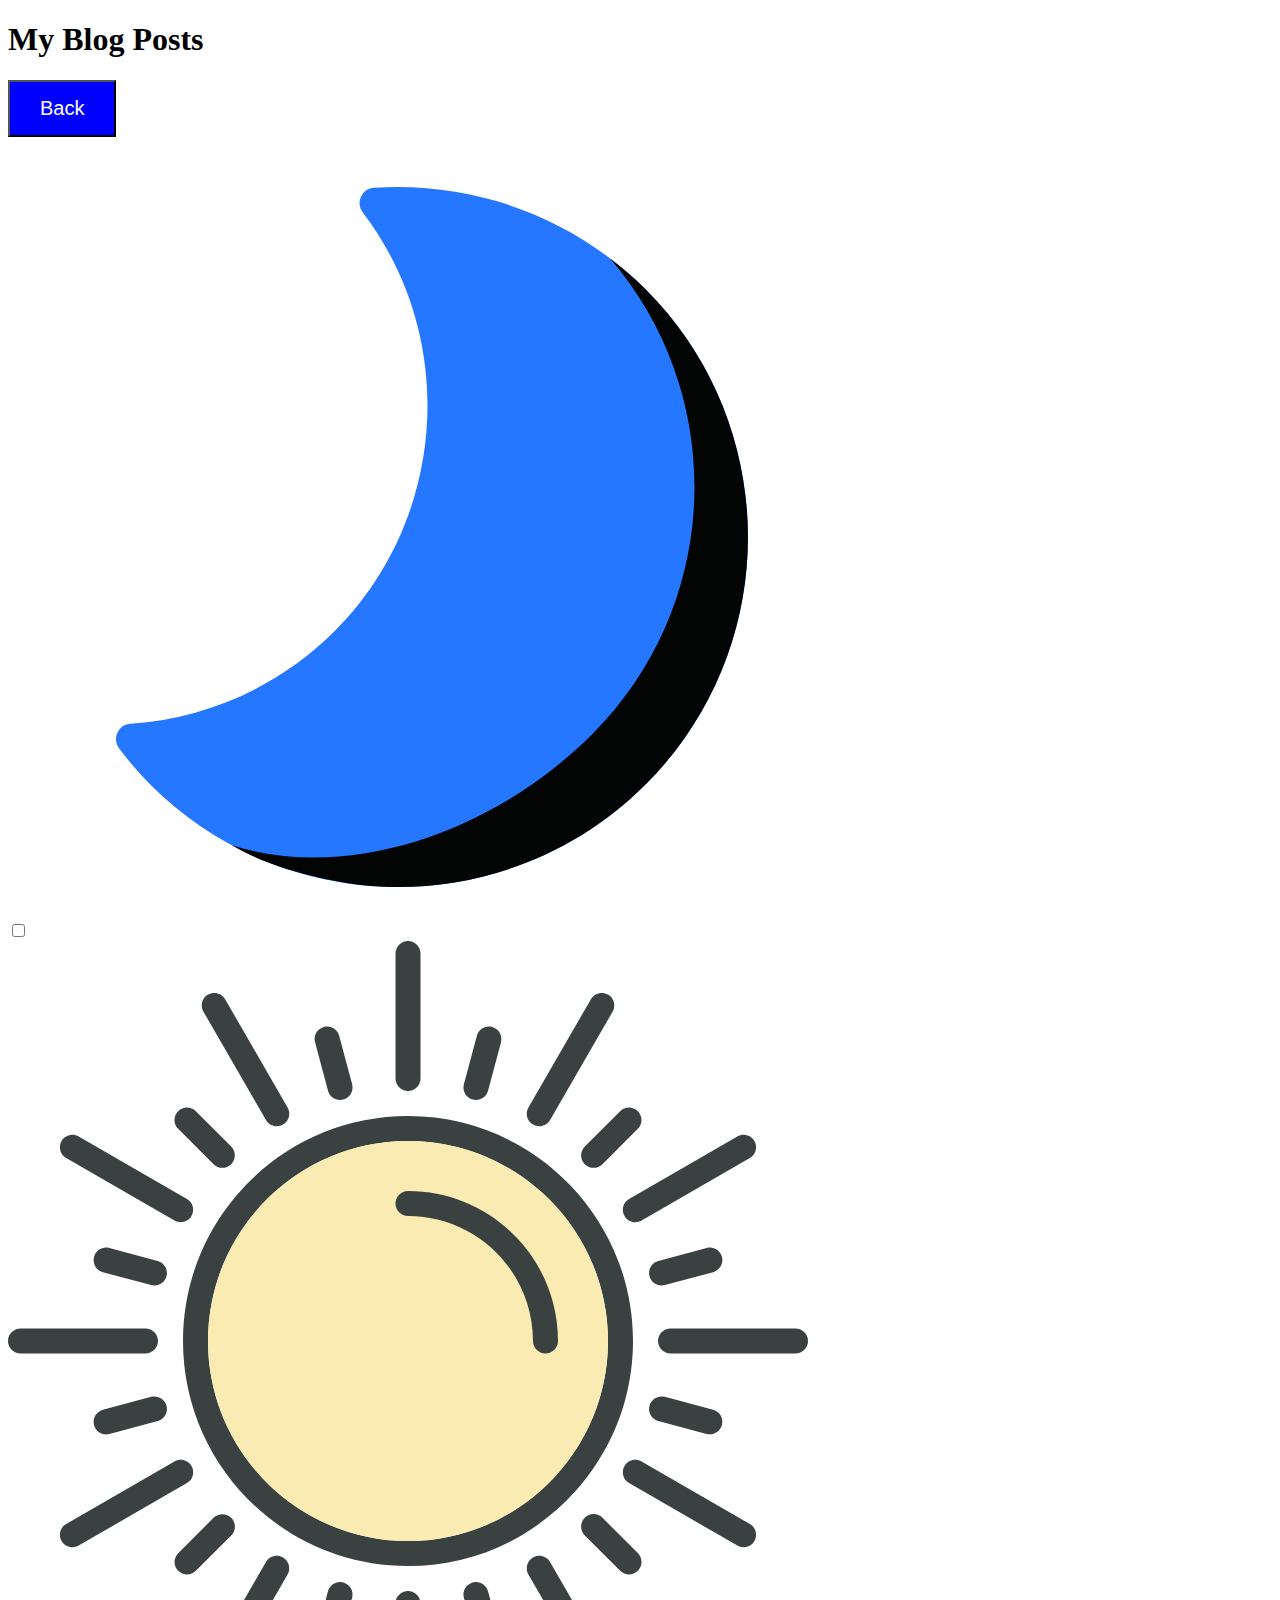
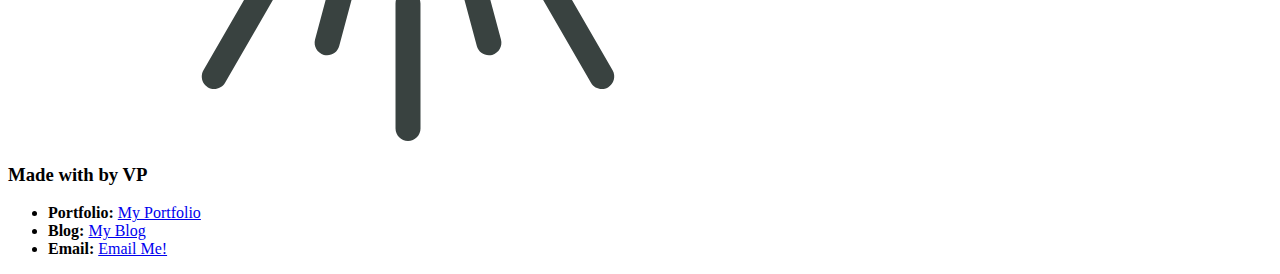
==== commit 1bba0183: "styled blog page" ====
--- a/blog.html
+++ b/blog.html
@@ -12,7 +12,7 @@
   <body class="">
     <header class="header-bar">
       <h1>My Blog Posts</h1>
-      <a class="back-nav" href="./index.html">
+      <a href="./index.html" class="back-nav">
         <button
           style="
             font-size: 20px;
@@ -266,13 +266,29 @@
         </label>
       </div>
     </header>
+    <div class="content-wrapper">
+      <main>
+        <section id="blog-posts">
+          <ul id="post-list"></ul>
+        </section>
+      </main>
 
-    <main>
-      <div id="blog-posts">
-        <ul id="post-list"></ul>
-      </div>
-    </main>
+      <footer>
+        <h3>Made with by VP</h3>
+        <ul>
+          <li>
+            <strong>Portfolio: </strong
+            ><a href="www.google.com">My Portfolio</a>
+          </li>
+          <li><strong>Blog: </strong><a href="www.google.com">My Blog</a></li>
+          <li>
+            <strong>Email: </strong><a href="mailto:atrisk@me.com">Email Me!</a>
+          </li>
+        </ul>
+      </footer>
+    </div>
 
+    <script src="assets/js/form.js"></script>
     <script src="assets/js/blog.js"></script>
     <script src="assets/js/logic.js"></script>
   </body>
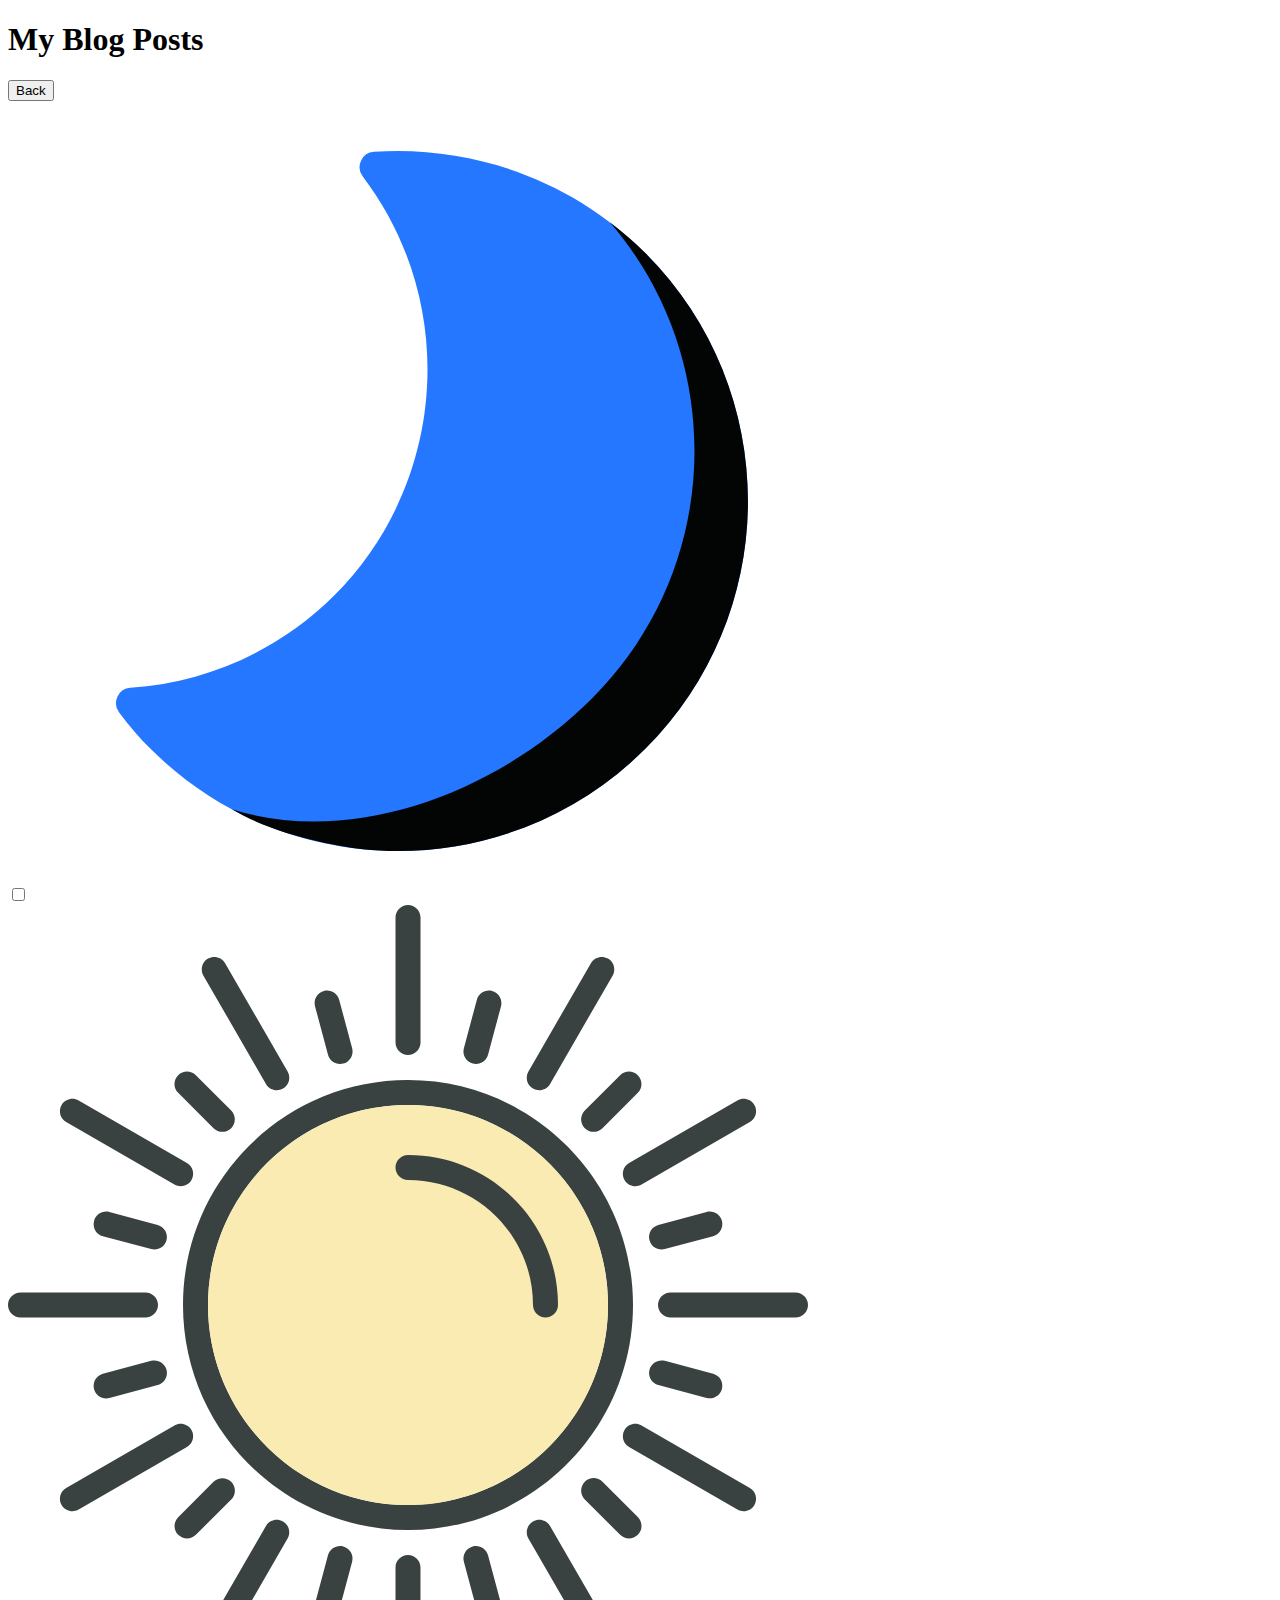
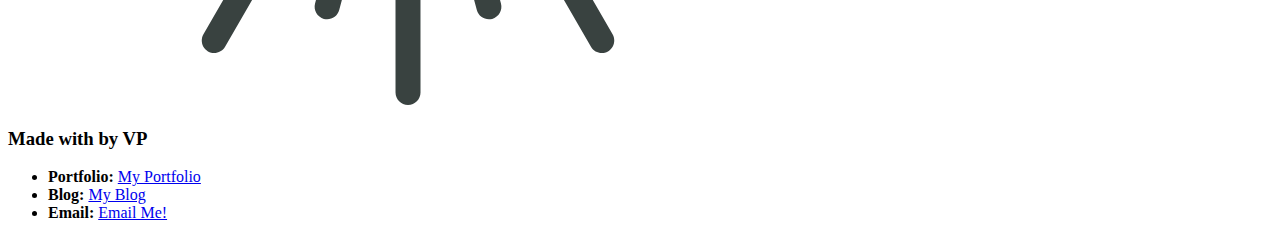
==== commit a52aa7e8: "completed both buttons' design and linking functionality" ====
--- a/blog.html
+++ b/blog.html
@@ -13,16 +13,7 @@
     <header class="header-bar">
       <h1>My Blog Posts</h1>
       <a href="./index.html" class="back-nav">
-        <button
-          style="
-            font-size: 20px;
-            padding: 15px 30px;
-            background-color: blue;
-            color: white;
-          "
-        >
-          Back
-        </button>
+        <button id="back-button">Back</button>
       </a>
       <div class="switch">
         <input type="checkbox" id="mode-toggle" />
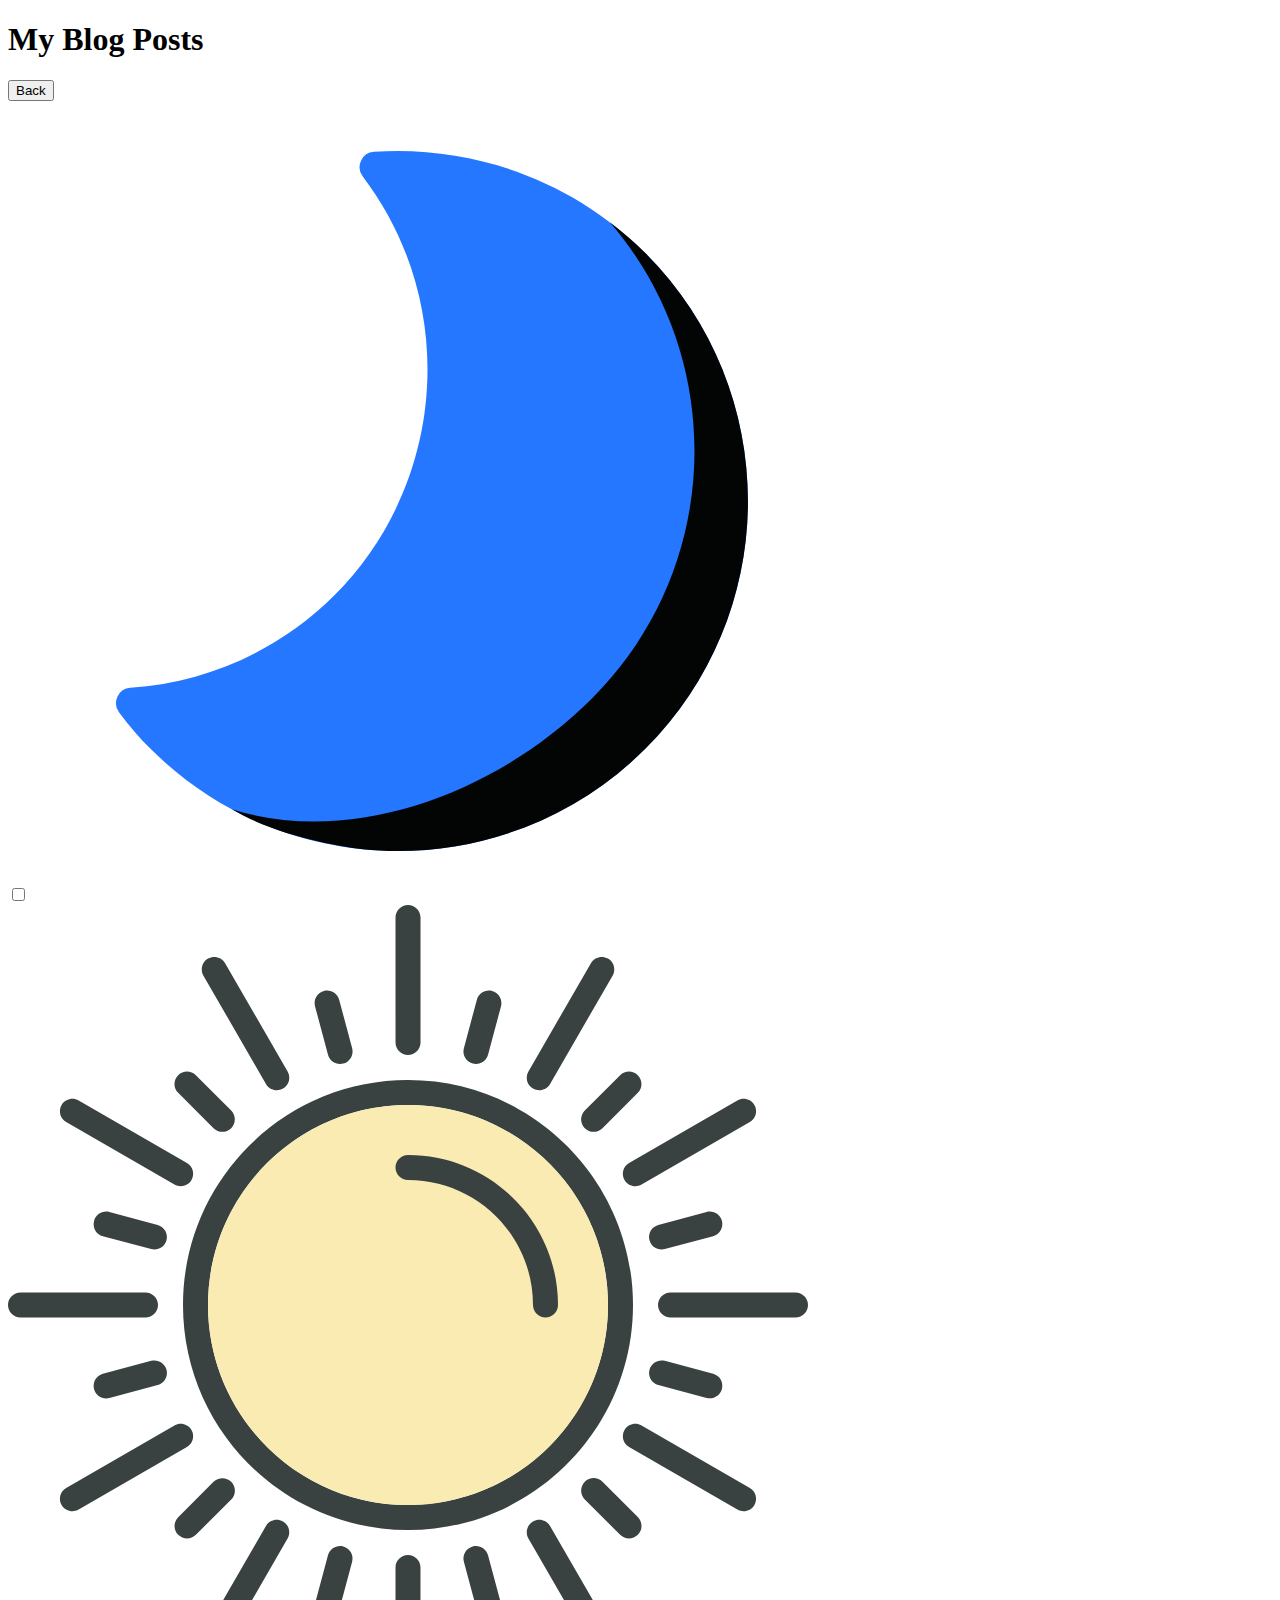
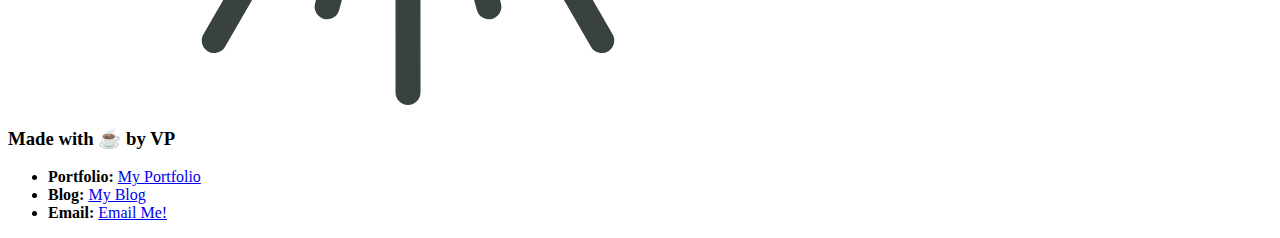
==== commit a77d3732: "completed blog page layout for posts" ====
--- a/blog.html
+++ b/blog.html
@@ -8,8 +8,9 @@
     <link rel="stylesheet" href="assets/css/styles.css" />
     <link rel="stylesheet" href="assets/css/blog.css" />
   </head>
-
+  <!-- Starting body of the webpage-->
   <body class="">
+    <!--Placing heading, button, and light/dark mode switch in the header-->
     <header class="header-bar">
       <h1>My Blog Posts</h1>
       <a href="./index.html" class="back-nav">
@@ -257,15 +258,15 @@
         </label>
       </div>
     </header>
+    <!--Creating the wrapper that will house the list of blog posts as they come in and the footer-->
     <div class="content-wrapper">
       <main>
-        <section id="blog-posts">
-          <ul id="post-list"></ul>
-        </section>
+        <!--This section will generate an unordered list as blog posts are submitted-->
+        <section id="posts"></section>
       </main>
-
+      <!--Adding a footer to the blog page-->
       <footer>
-        <h3>Made with by VP</h3>
+        <h3>Made with ☕ by VP</h3>
         <ul>
           <li>
             <strong>Portfolio: </strong
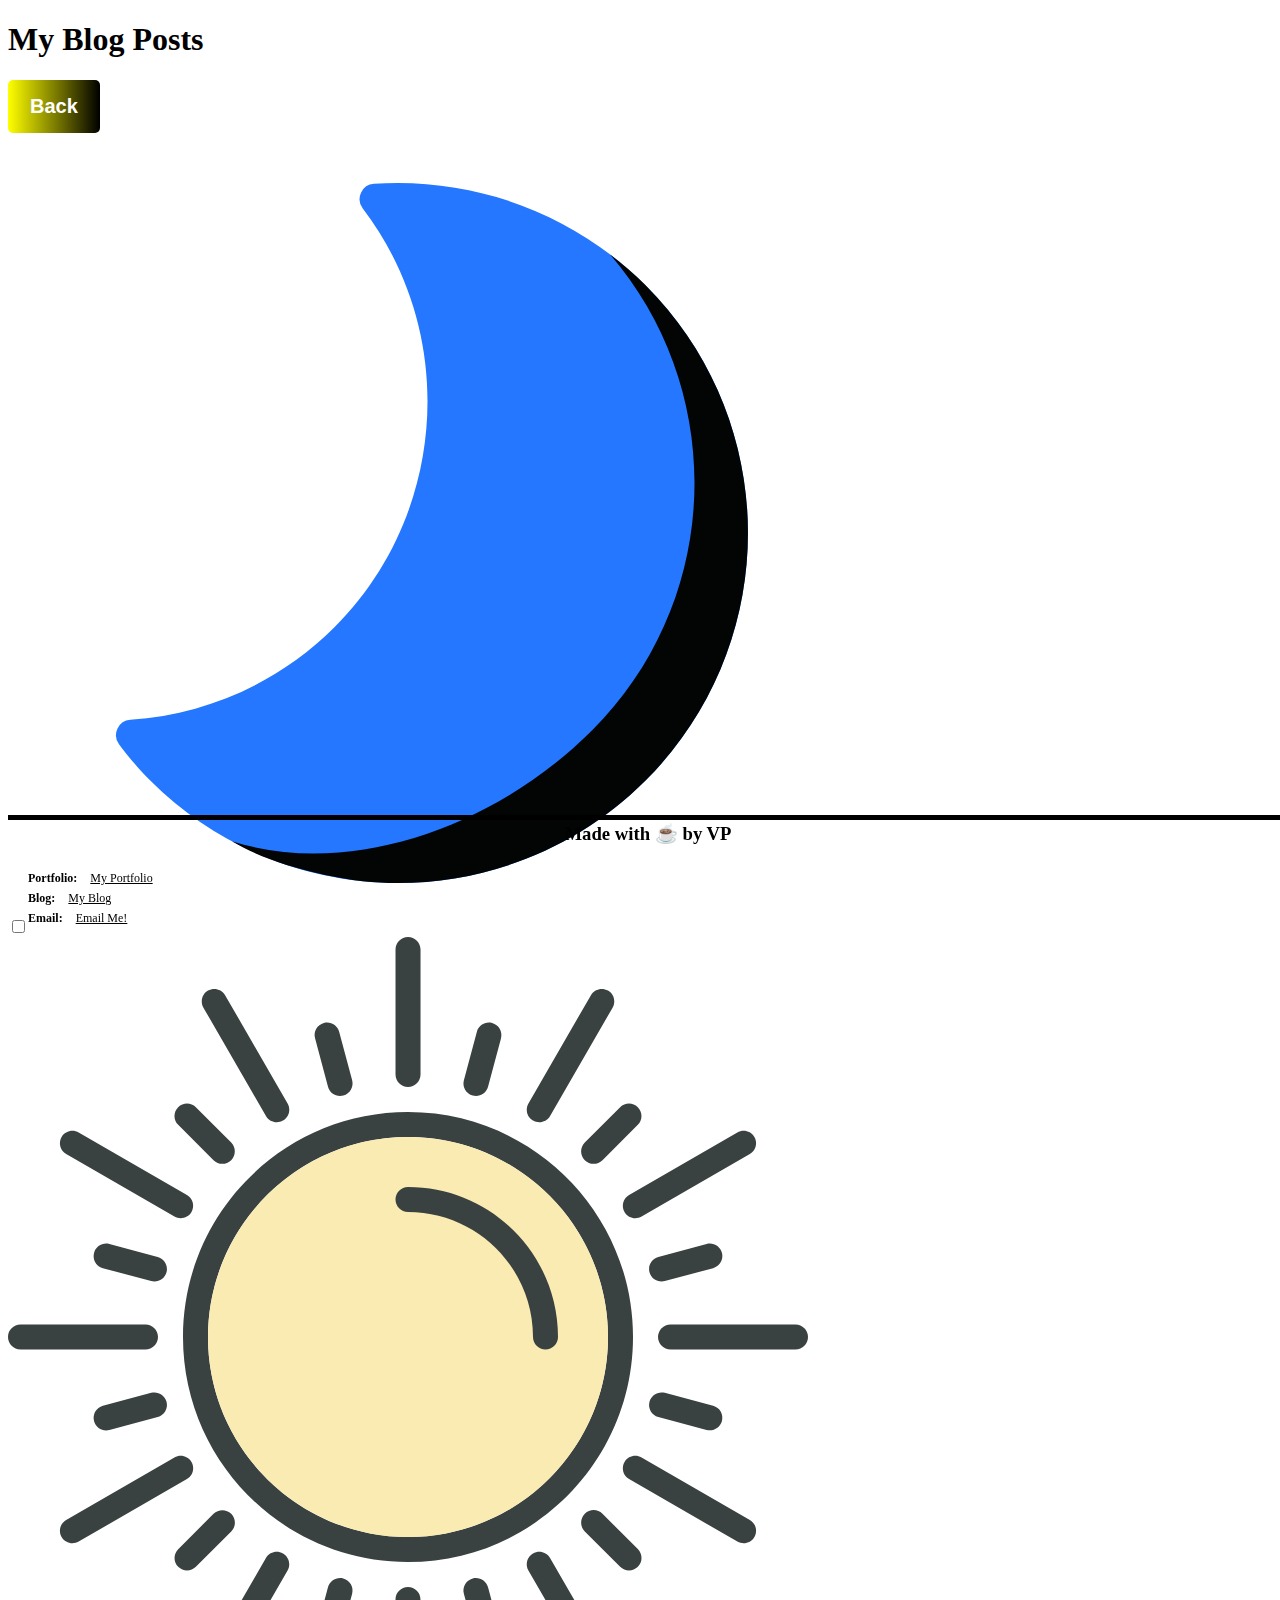
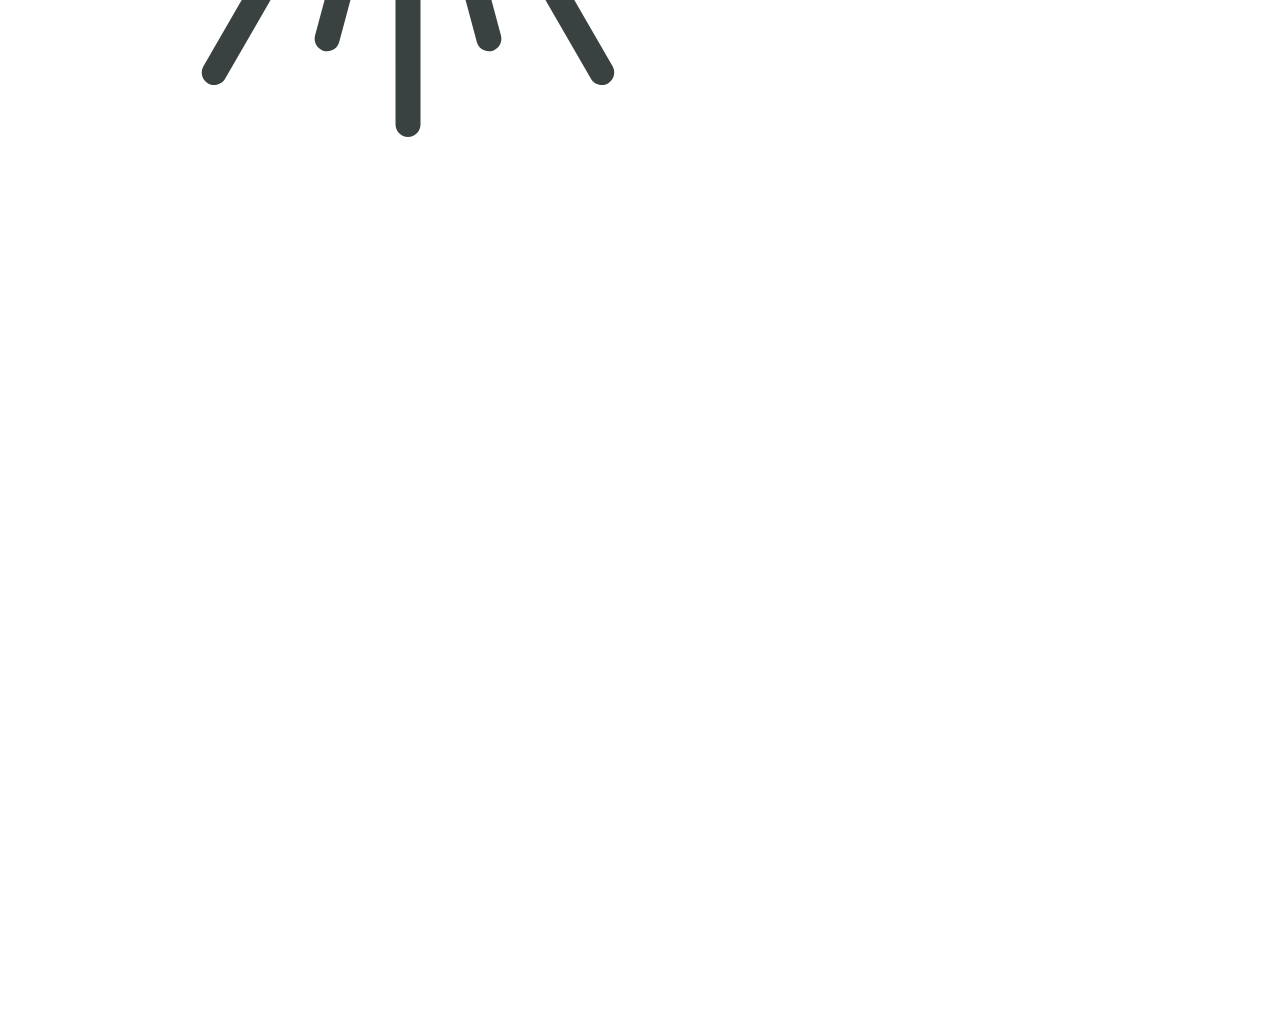
==== commit 108c5a7d: "updated the link to the live github page on the readme and on the footer of the blog.html page" ====
--- a/blog.html
+++ b/blog.html
@@ -270,9 +270,14 @@
         <ul>
           <li>
             <strong>Portfolio: </strong
-            ><a href="www.google.com">My Portfolio</a>
+            ><a href="https://vpontual.github.io/hw2-portfolio/"
+              >My Portfolio</a
+            >
           </li>
-          <li><strong>Blog: </strong><a href="www.google.com">My Blog</a></li>
+          <li>
+            <strong>Blog: </strong
+            ><a href="https://vpontual.github.io/personal-blog/">My Blog</a>
+          </li>
           <li>
             <strong>Email: </strong><a href="mailto:atrisk@me.com">Email Me!</a>
           </li>
--- a/assets/css/blog.css
+++ b/assets/css/blog.css
@@ -0,0 +1,116 @@
+:root {
+  --border-color: black;
+  --text-color: black;
+  --background-color: white;
+  --button-background: linear-gradient(to right, #ffff00, #000000);
+  --button-text-color: white;
+}
+
+/*--Dark Mode Settings--------------*/
+body.dark {
+  --border-color: white;
+  --text-color: white;
+  --background-color: black;
+  --button-background: linear-gradient(to right, #00a6ab, #c9f6fa);
+  --button-text-color: black;
+}
+
+#back-button {
+  border: none;
+  border-radius: 5px; /* Squared corners */
+  font-weight: bold;
+  cursor: pointer; /* Indicate clickable element */
+  transition: background-color 0.2s ease-in-out;
+  text-align: center;
+  font-size: 20px;
+  padding: 15px 22px;
+  background: var(--button-background);
+  color: var(--button-text-color);
+}
+
+main {
+  display: flex;
+  flex: 1;
+  position: relative;
+  top: 70px;
+  height: calc(100vh - 95px);
+}
+
+#blog-posts {
+  flex: 1; /* Make sections share available space equally */
+  padding: 20px;
+  top: 80px; /* Remove top positioning from content */
+  margin-top: 10px;
+  margin-bottom: 65px;
+  border-top: 5px solid var(--border-color);
+  border-bottom: 5px solid var(--border-color);
+}
+
+.post {
+  display: flex;
+  flex-direction: column;
+  width: calc(100vw - 40px);
+  border: 2px solid var(--border-color);
+  padding: 10px 0 10px 10px;
+  margin: 10px;
+}
+
+.post h2 {
+  /* Targets all h2 elements within elements with class "post" */
+  font-weight: bold;
+  margin-bottom: 5px;
+  border-bottom: 1px solid var(--border-color);
+  color: var(--text-color);
+}
+
+.post p {
+  /* Targets all p elements within elements with class "post" */
+  line-height: 1.5;
+  height: 100px;
+  font-style: italic;
+  padding-left: 15px;
+  padding-top: 5px;
+  color: var(--text-color);
+}
+
+.post h3 {
+  /* Targets all h3 elements within elements with class "post" */
+  font-size: smaller;
+  margin-bottom: 5px;
+  color: var(--text-color);
+}
+
+footer {
+  display: flex;
+  position: fixed;
+  flex-direction: column;
+  bottom: 0;
+  width: 100vw;
+  height: 80px;
+  border-top: 5px solid var(--border-color);
+}
+
+footer h3 {
+  text-align: center; /* Center text directly */
+  margin-bottom: 10px; /* Add space between header and list */
+  margin-top: 3px;
+  color: var(--text-color);
+}
+
+footer ul {
+  list-style: none; /* Remove default bullet points */
+  padding-left: 20px; /* Add left margin for list */
+  margin-bottom: 0;
+}
+
+footer li {
+  font-size: 12px;
+  margin-bottom: 5px; /* Adjust spacing between list items */
+  color: var(--text-color);
+}
+
+footer ul li a {
+  text-decoration: underline;
+  color: inherit; /* Inherit footer text color */
+  padding: 5px 10px; /* Adjust link padding */
+}
